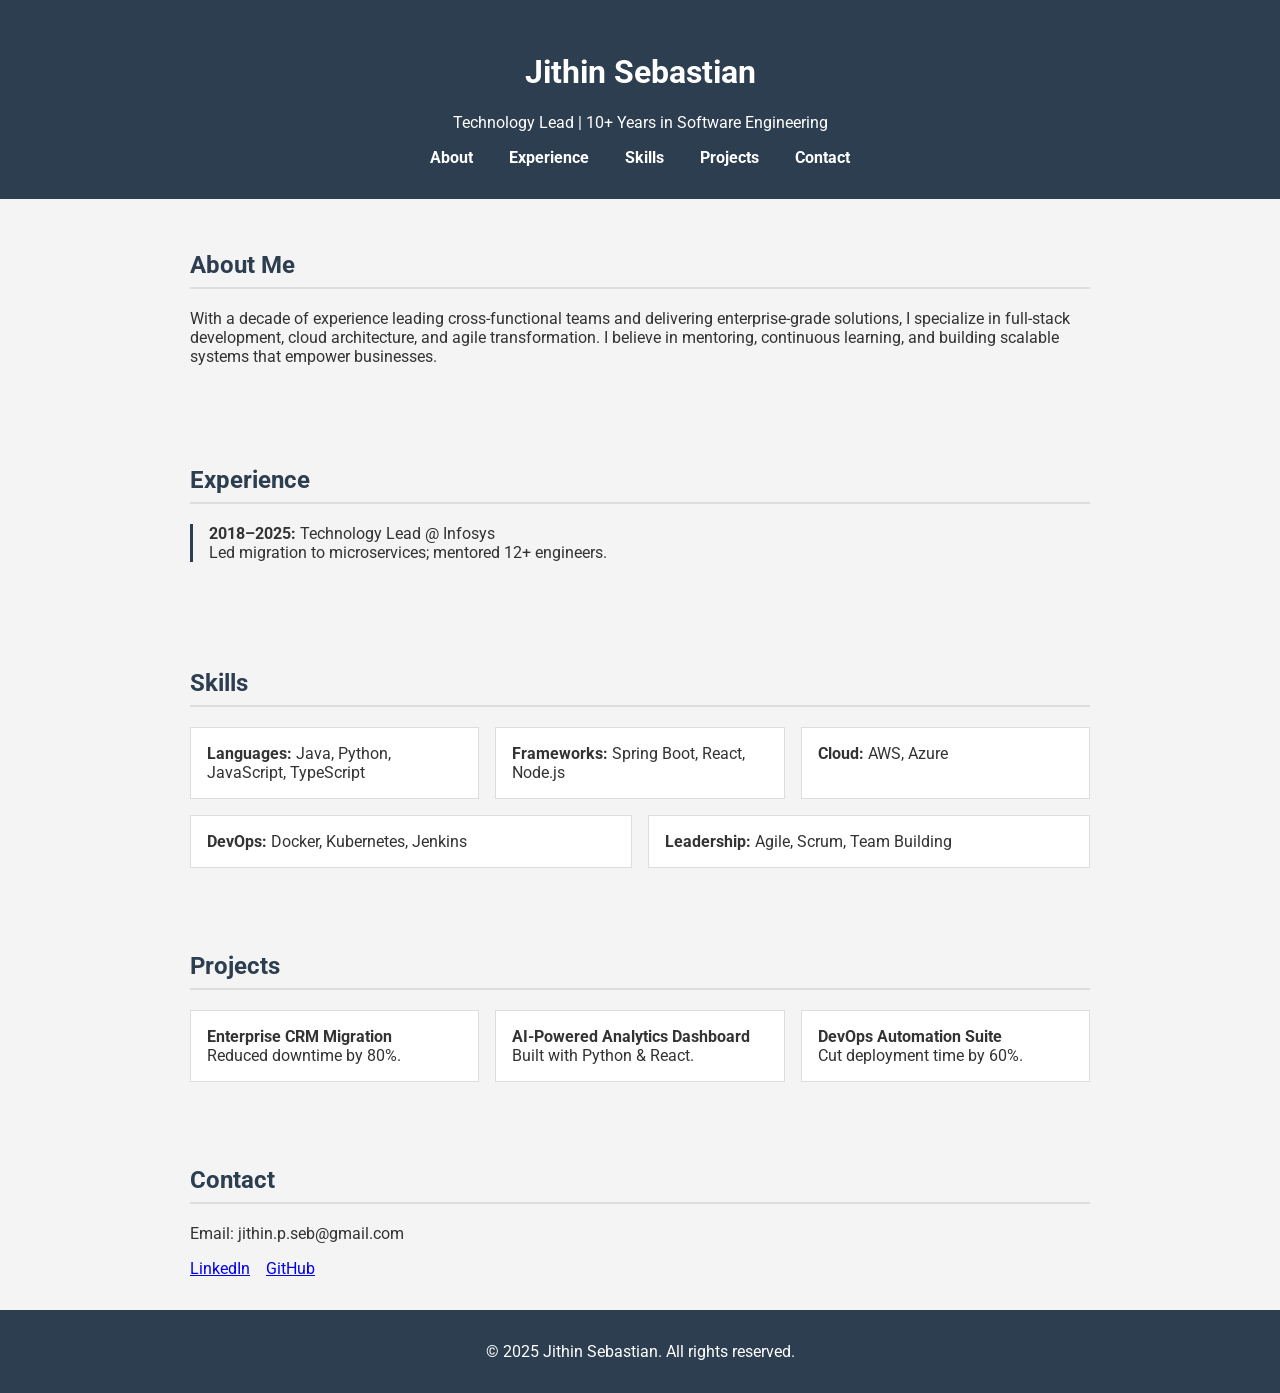
==== index.html @ 98c45135 "Initial Commit" ====
<!DOCTYPE html>
<html lang="en">
<head>
  <meta charset="UTF-8" />
  <meta name="viewport" content="width=device-width, initial-scale=1.0" />
  <title>Jithin Sebastian | Technology Lead</title>
  <link href="https://fonts.googleapis.com/css2?family=Roboto:wght@400;700&display=swap" rel="stylesheet">
  <style>
    body {
      font-family: 'Roboto', sans-serif;
      margin: 0;
      padding: 0;
      background: #f4f4f4;
      color: #333;
    }
    header {
      background: #2c3e50;
      color: white;
      padding: 2rem;
      text-align: center;
    }
    nav a {
      margin: 0 1rem;
      color: white;
      text-decoration: none;
      font-weight: bold;
    }
    section {
      padding: 2rem;
      max-width: 900px;
      margin: auto;
    }
    h2 {
      color: #2c3e50;
      border-bottom: 2px solid #ddd;
      padding-bottom: 0.5rem;
    }
    .timeline {
      border-left: 3px solid #2c3e50;
      padding-left: 1rem;
    }
    .timeline-entry {
      margin-bottom: 1.5rem;
    }
    footer {
      background: #2c3e50;
      color: white;
      text-align: center;
      padding: 1rem;
    }
    .skills, .projects, .contact-links {
      display: flex;
      flex-wrap: wrap;
      gap: 1rem;
    }
    .skills div, .projects div {
      background: white;
      padding: 1rem;
      border: 1px solid #ddd;
      flex: 1 1 250px;
    }
  </style>
</head>
<body>

<header>
  <h1>Jithin Sebastian</h1>
  <p>Technology Lead | 10+ Years in Software Engineering</p>
  <nav>
    <a href="#about">About</a>
    <a href="#experience">Experience</a>
    <a href="#skills">Skills</a>
    <a href="#projects">Projects</a>
    <a href="#contact">Contact</a>
  </nav>
</header>

<section id="about">
  <h2>About Me</h2>
  <p>With a decade of experience leading cross-functional teams and delivering enterprise-grade solutions, I specialize in full-stack development, cloud architecture, and agile transformation. I believe in mentoring, continuous learning, and building scalable systems that empower businesses.</p>
</section>

<section id="experience">
  <h2>Experience</h2>
  <div class="timeline">
    <div class="timeline-entry">
      <strong>2018–2025:</strong> Technology Lead @ Infosys<br />
      Led migration to microservices; mentored 12+ engineers.
    </div>
    <!-- <div class="timeline-entry">
      <strong>2020–2023:</strong> Senior Software Engineer @ TCS<br />
      Architected cloud-native solutions; improved CI/CD.
    </div>
    <div class="timeline-entry">
      <strong>2017–2020:</strong> Software Engineer @ Cognizant<br />
      Built scalable APIs; introduced agile practices.
    </div>
    <div class="timeline-entry">
      <strong>2015–2017:</strong> Junior Developer @ StartupX<br />
      Developed MVPs; wore multiple hats in dev & ops.
    </div> -->
  </div>
</section>

<section id="skills">
  <h2>Skills</h2>
  <div class="skills">
    <div><strong>Languages:</strong> Java, Python, JavaScript, TypeScript</div>
    <div><strong>Frameworks:</strong> Spring Boot, React, Node.js</div>
    <div><strong>Cloud:</strong> AWS, Azure</div>
    <div><strong>DevOps:</strong> Docker, Kubernetes, Jenkins</div>
    <div><strong>Leadership:</strong> Agile, Scrum, Team Building</div>
  </div>
</section>

<section id="projects">
  <h2>Projects</h2>
  <div class="projects">
    <div>
      <strong>Enterprise CRM Migration</strong><br />
      Reduced downtime by 80%.
    </div>
    <div>
      <strong>AI-Powered Analytics Dashboard</strong><br />
      Built with Python & React.
    </div>
    <div>
      <strong>DevOps Automation Suite</strong><br />
      Cut deployment time by 60%.
    </div>
  </div>
</section>

<section id="contact">
  <h2>Contact</h2>
  <p>Email: jithin.p.seb@gmail.com</p>
  <div class="contact-links">
    <a href="https://linkedin.com/in/jithinsebastian" target="_blank">LinkedIn</a>
    <a href="https://github.com/jithinsebastian-js" target="_blank">GitHub</a>
  </div>
</section>

<footer>
  <p>&copy; 2025 Jithin Sebastian. All rights reserved.</p>
</footer>

</body>
</html>
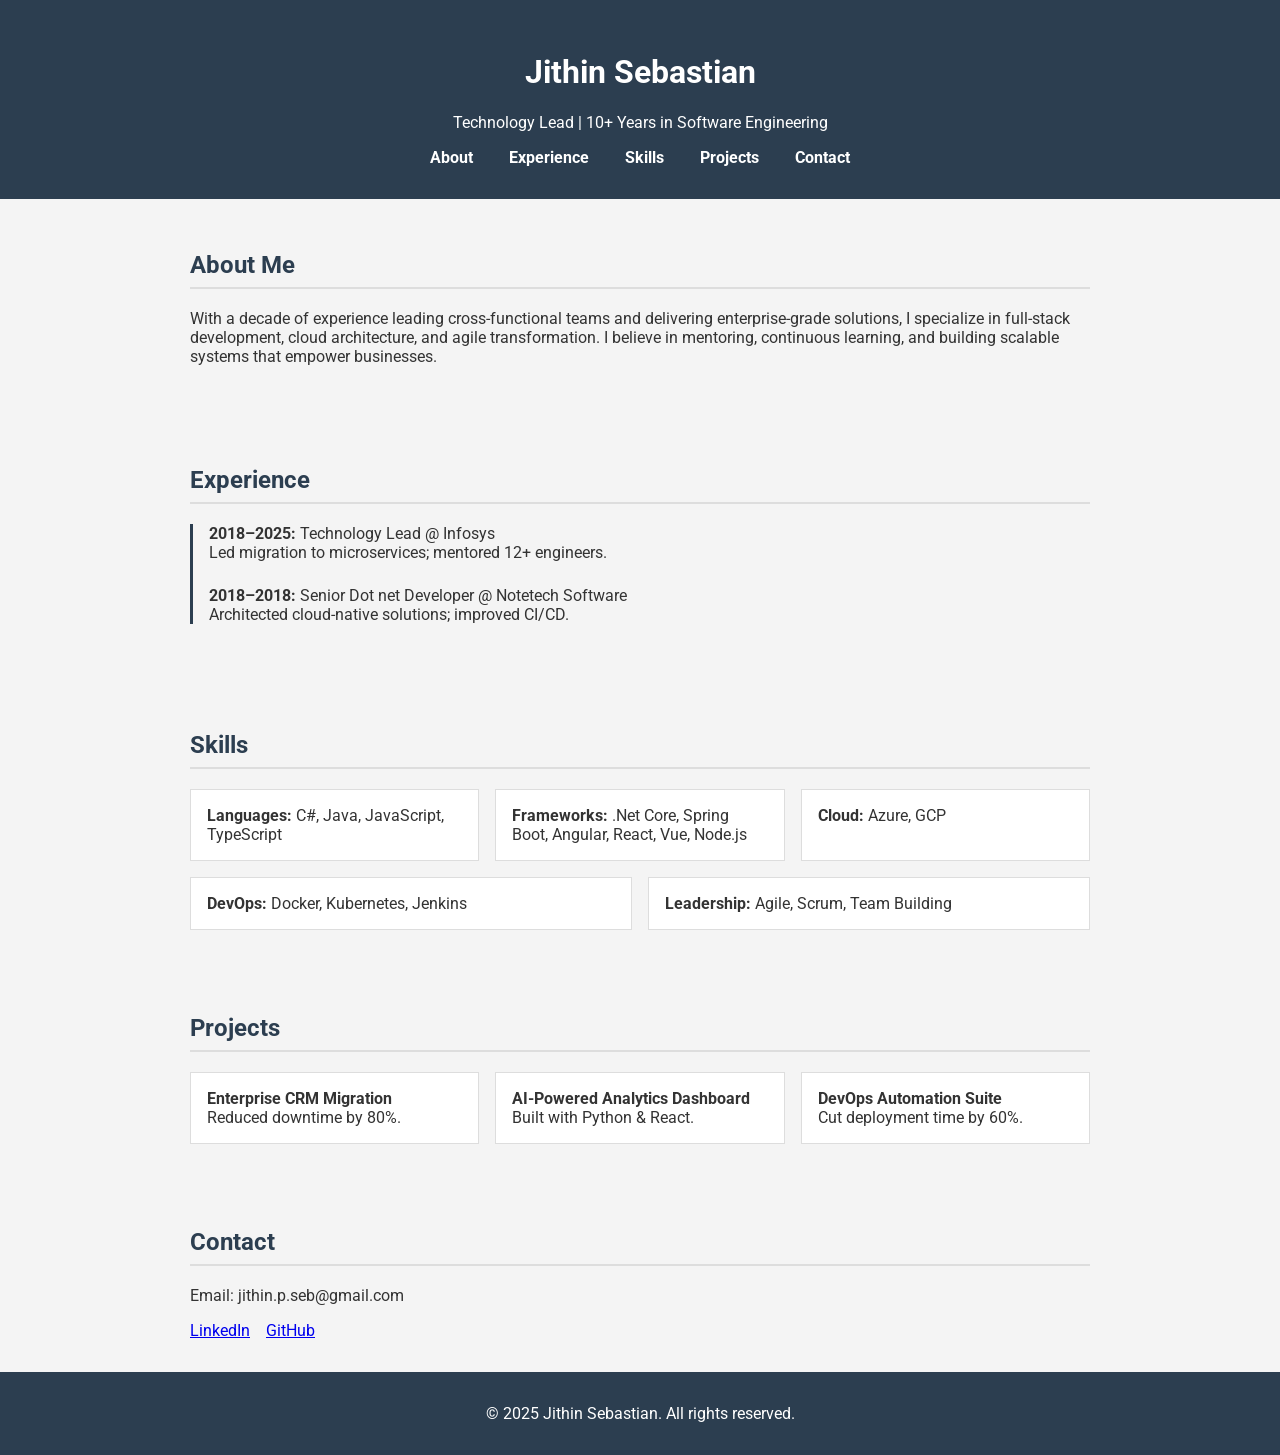
==== commit 1618180d: "skills and experience updated" ====
--- a/index.html
+++ b/index.html
@@ -87,11 +87,11 @@
       <strong>2018–2025:</strong> Technology Lead @ Infosys<br />
       Led migration to microservices; mentored 12+ engineers.
     </div>
-    <!-- <div class="timeline-entry">
-      <strong>2020–2023:</strong> Senior Software Engineer @ TCS<br />
+    <div class="timeline-entry">
+      <strong>2018–2018:</strong> Senior Dot net Developer @ Notetech Software<br />
       Architected cloud-native solutions; improved CI/CD.
     </div>
-    <div class="timeline-entry">
+    <!-- <div class="timeline-entry">
       <strong>2017–2020:</strong> Software Engineer @ Cognizant<br />
       Built scalable APIs; introduced agile practices.
     </div>
@@ -105,9 +105,9 @@
 <section id="skills">
   <h2>Skills</h2>
   <div class="skills">
-    <div><strong>Languages:</strong> Java, Python, JavaScript, TypeScript</div>
-    <div><strong>Frameworks:</strong> Spring Boot, React, Node.js</div>
-    <div><strong>Cloud:</strong> AWS, Azure</div>
+    <div><strong>Languages:</strong> C#, Java, JavaScript, TypeScript</div>
+    <div><strong>Frameworks:</strong> .Net Core, Spring Boot, Angular, React, Vue, Node.js</div>
+    <div><strong>Cloud:</strong> Azure, GCP</div>
     <div><strong>DevOps:</strong> Docker, Kubernetes, Jenkins</div>
     <div><strong>Leadership:</strong> Agile, Scrum, Team Building</div>
   </div>
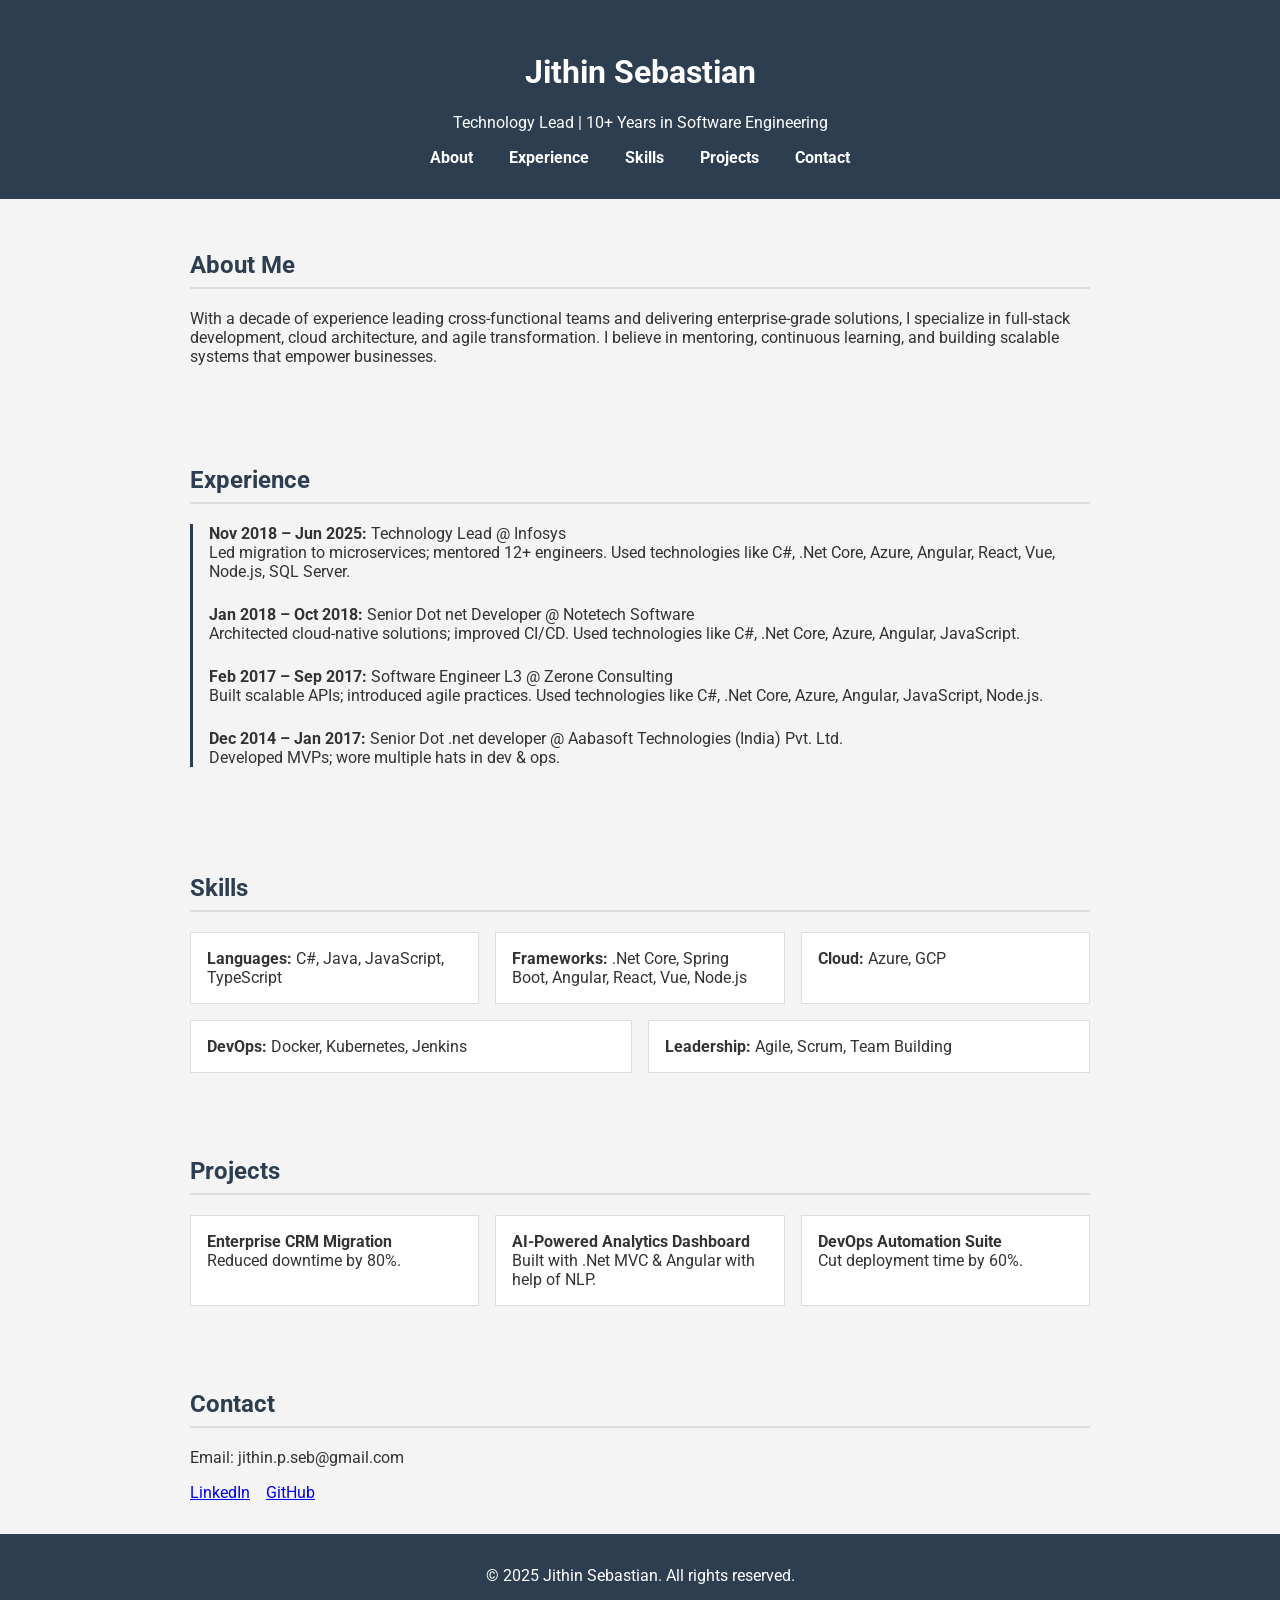
==== commit e46cd3e2: "experiece update" ====
--- a/index.html
+++ b/index.html
@@ -1,5 +1,6 @@
 <!DOCTYPE html>
 <html lang="en">
+
 <head>
   <meta charset="UTF-8" />
   <meta name="viewport" content="width=device-width, initial-scale=1.0" />
@@ -13,47 +14,59 @@
       background: #f4f4f4;
       color: #333;
     }
+
     header {
       background: #2c3e50;
       color: white;
       padding: 2rem;
       text-align: center;
     }
+
     nav a {
       margin: 0 1rem;
       color: white;
       text-decoration: none;
       font-weight: bold;
     }
+
     section {
       padding: 2rem;
       max-width: 900px;
       margin: auto;
     }
+
     h2 {
       color: #2c3e50;
       border-bottom: 2px solid #ddd;
       padding-bottom: 0.5rem;
     }
+
     .timeline {
       border-left: 3px solid #2c3e50;
       padding-left: 1rem;
     }
+
     .timeline-entry {
       margin-bottom: 1.5rem;
     }
+
     footer {
       background: #2c3e50;
       color: white;
       text-align: center;
       padding: 1rem;
     }
-    .skills, .projects, .contact-links {
+
+    .skills,
+    .projects,
+    .contact-links {
       display: flex;
       flex-wrap: wrap;
       gap: 1rem;
     }
-    .skills div, .projects div {
+
+    .skills div,
+    .projects div {
       background: white;
       padding: 1rem;
       border: 1px solid #ddd;
@@ -61,88 +74,95 @@
     }
   </style>
 </head>
+
 <body>
 
-<header>
-  <h1>Jithin Sebastian</h1>
-  <p>Technology Lead | 10+ Years in Software Engineering</p>
-  <nav>
-    <a href="#about">About</a>
-    <a href="#experience">Experience</a>
-    <a href="#skills">Skills</a>
-    <a href="#projects">Projects</a>
-    <a href="#contact">Contact</a>
-  </nav>
-</header>
+  <header>
+    <h1>Jithin Sebastian</h1>
+    <p>Technology Lead | 10+ Years in Software Engineering</p>
+    <nav>
+      <a href="#about">About</a>
+      <a href="#experience">Experience</a>
+      <a href="#skills">Skills</a>
+      <a href="#projects">Projects</a>
+      <a href="#contact">Contact</a>
+    </nav>
+  </header>
 
-<section id="about">
-  <h2>About Me</h2>
-  <p>With a decade of experience leading cross-functional teams and delivering enterprise-grade solutions, I specialize in full-stack development, cloud architecture, and agile transformation. I believe in mentoring, continuous learning, and building scalable systems that empower businesses.</p>
-</section>
+  <section id="about">
+    <h2>About Me</h2>
+    <p>With a decade of experience leading cross-functional teams and delivering enterprise-grade solutions, I
+      specialize in full-stack development, cloud architecture, and agile transformation. I believe in mentoring,
+      continuous learning, and building scalable systems that empower businesses.</p>
+  </section>
 
-<section id="experience">
-  <h2>Experience</h2>
-  <div class="timeline">
-    <div class="timeline-entry">
-      <strong>2018–2025:</strong> Technology Lead @ Infosys<br />
-      Led migration to microservices; mentored 12+ engineers.
+  <section id="experience">
+    <h2>Experience</h2>
+    <div class="timeline">
+      <div class="timeline-entry">
+        <strong>Nov 2018 – Jun 2025:</strong> Technology Lead @ Infosys<br />
+        Led migration to microservices; mentored 12+ engineers.
+        Used technologies like C#, .Net Core, Azure, Angular, React, Vue, Node.js, SQL Server.
+      </div>
+      <div class="timeline-entry">
+        <strong>Jan 2018 – Oct 2018:</strong> Senior Dot net Developer @ Notetech Software<br />
+        Architected cloud-native solutions; improved CI/CD. Used technologies like C#, .Net Core, Azure, Angular,
+        JavaScript.
+      </div>
+      <div class="timeline-entry">
+        <strong>Feb 2017 – Sep 2017:</strong> Software Engineer L3 @ Zerone Consulting<br />
+        Built scalable APIs; introduced agile practices. Used technologies like C#, .Net Core, Azure, Angular,
+        JavaScript, Node.js.
+      </div>
+      <div class="timeline-entry">
+        <strong>Dec 2014 – Jan 2017:</strong> Senior Dot .net developer @ Aabasoft Technologies (India) Pvt. Ltd.<br />
+        Developed MVPs; wore multiple hats in dev & ops.
+      </div>
     </div>
-    <div class="timeline-entry">
-      <strong>2018–2018:</strong> Senior Dot net Developer @ Notetech Software<br />
-      Architected cloud-native solutions; improved CI/CD.
+  </section>
+
+  <section id="skills">
+    <h2>Skills</h2>
+    <div class="skills">
+      <div><strong>Languages:</strong> C#, Java, JavaScript, TypeScript</div>
+      <div><strong>Frameworks:</strong> .Net Core, Spring Boot, Angular, React, Vue, Node.js</div>
+      <div><strong>Cloud:</strong> Azure, GCP</div>
+      <div><strong>DevOps:</strong> Docker, Kubernetes, Jenkins</div>
+      <div><strong>Leadership:</strong> Agile, Scrum, Team Building</div>
     </div>
-    <!-- <div class="timeline-entry">
-      <strong>2017–2020:</strong> Software Engineer @ Cognizant<br />
-      Built scalable APIs; introduced agile practices.
+  </section>
+
+  <section id="projects">
+    <h2>Projects</h2>
+    <div class="projects">
+      <div>
+        <strong>Enterprise CRM Migration</strong><br />
+        Reduced downtime by 80%.
+      </div>
+      <div>
+        <strong>AI-Powered Analytics Dashboard</strong><br />
+        Built with .Net MVC & Angular with help of NLP.
+      </div>
+      <div>
+        <strong>DevOps Automation Suite</strong><br />
+        Cut deployment time by 60%.
+      </div>
     </div>
-    <div class="timeline-entry">
-      <strong>2015–2017:</strong> Junior Developer @ StartupX<br />
-      Developed MVPs; wore multiple hats in dev & ops.
-    </div> -->
-  </div>
-</section>
+  </section>
 
-<section id="skills">
-  <h2>Skills</h2>
-  <div class="skills">
-    <div><strong>Languages:</strong> C#, Java, JavaScript, TypeScript</div>
-    <div><strong>Frameworks:</strong> .Net Core, Spring Boot, Angular, React, Vue, Node.js</div>
-    <div><strong>Cloud:</strong> Azure, GCP</div>
-    <div><strong>DevOps:</strong> Docker, Kubernetes, Jenkins</div>
-    <div><strong>Leadership:</strong> Agile, Scrum, Team Building</div>
-  </div>
-</section>
+  <section id="contact">
+    <h2>Contact</h2>
+    <p>Email: jithin.p.seb@gmail.com</p>
+    <div class="contact-links">
+      <a href="https://linkedin.com/in/jithinsebastian" target="_blank">LinkedIn</a>
+      <a href="https://github.com/jithinsebastian-js" target="_blank">GitHub</a>
+    </div>
+  </section>
 
-<section id="projects">
-  <h2>Projects</h2>
-  <div class="projects">
-    <div>
-      <strong>Enterprise CRM Migration</strong><br />
-      Reduced downtime by 80%.
-    </div>
-    <div>
-      <strong>AI-Powered Analytics Dashboard</strong><br />
-      Built with Python & React.
-    </div>
-    <div>
-      <strong>DevOps Automation Suite</strong><br />
-      Cut deployment time by 60%.
-    </div>
-  </div>
-</section>
-
-<section id="contact">
-  <h2>Contact</h2>
-  <p>Email: jithin.p.seb@gmail.com</p>
-  <div class="contact-links">
-    <a href="https://linkedin.com/in/jithinsebastian" target="_blank">LinkedIn</a>
-    <a href="https://github.com/jithinsebastian-js" target="_blank">GitHub</a>
-  </div>
-</section>
-
-<footer>
-  <p>&copy; 2025 Jithin Sebastian. All rights reserved.</p>
-</footer>
+  <footer>
+    <p>&copy; 2025 Jithin Sebastian. All rights reserved.</p>
+  </footer>
 
 </body>
+
 </html>
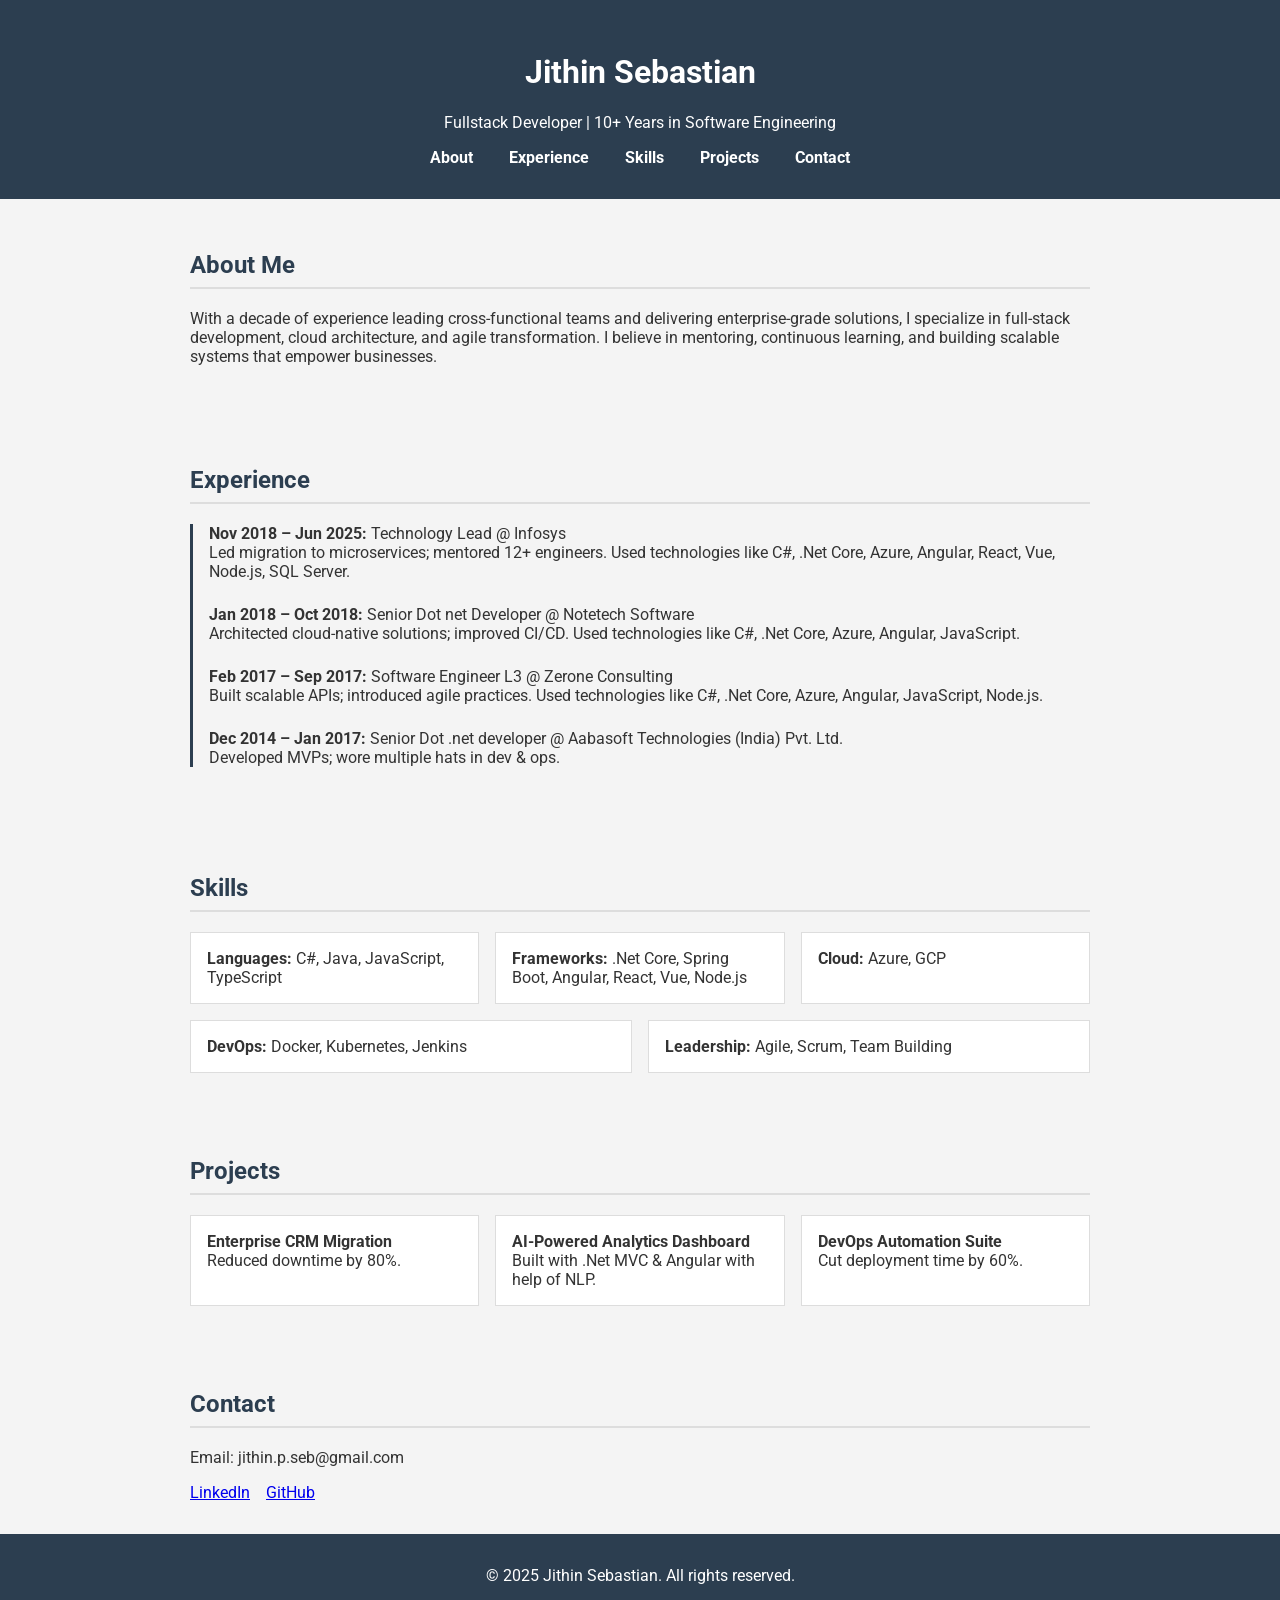
==== commit 1c6be7de: "title change" ====
--- a/index.html
+++ b/index.html
@@ -4,7 +4,7 @@
 <head>
   <meta charset="UTF-8" />
   <meta name="viewport" content="width=device-width, initial-scale=1.0" />
-  <title>Jithin Sebastian | Technology Lead</title>
+  <title>Jithin Sebastian | Fullstack Developer</title>
   <link href="https://fonts.googleapis.com/css2?family=Roboto:wght@400;700&display=swap" rel="stylesheet">
   <style>
     body {
@@ -79,7 +79,7 @@
 
   <header>
     <h1>Jithin Sebastian</h1>
-    <p>Technology Lead | 10+ Years in Software Engineering</p>
+    <p>Fullstack Developer | 10+ Years in Software Engineering</p>
     <nav>
       <a href="#about">About</a>
       <a href="#experience">Experience</a>
@@ -155,7 +155,7 @@
     <p>Email: jithin.p.seb@gmail.com</p>
     <div class="contact-links">
       <a href="https://linkedin.com/in/jithinsebastian" target="_blank">LinkedIn</a>
-      <a href="https://github.com/jithinsebastian-js" target="_blank">GitHub</a>
+      <a href="https://github.com/jithinsebastian-git" target="_blank">GitHub</a>
     </div>
   </section>
 
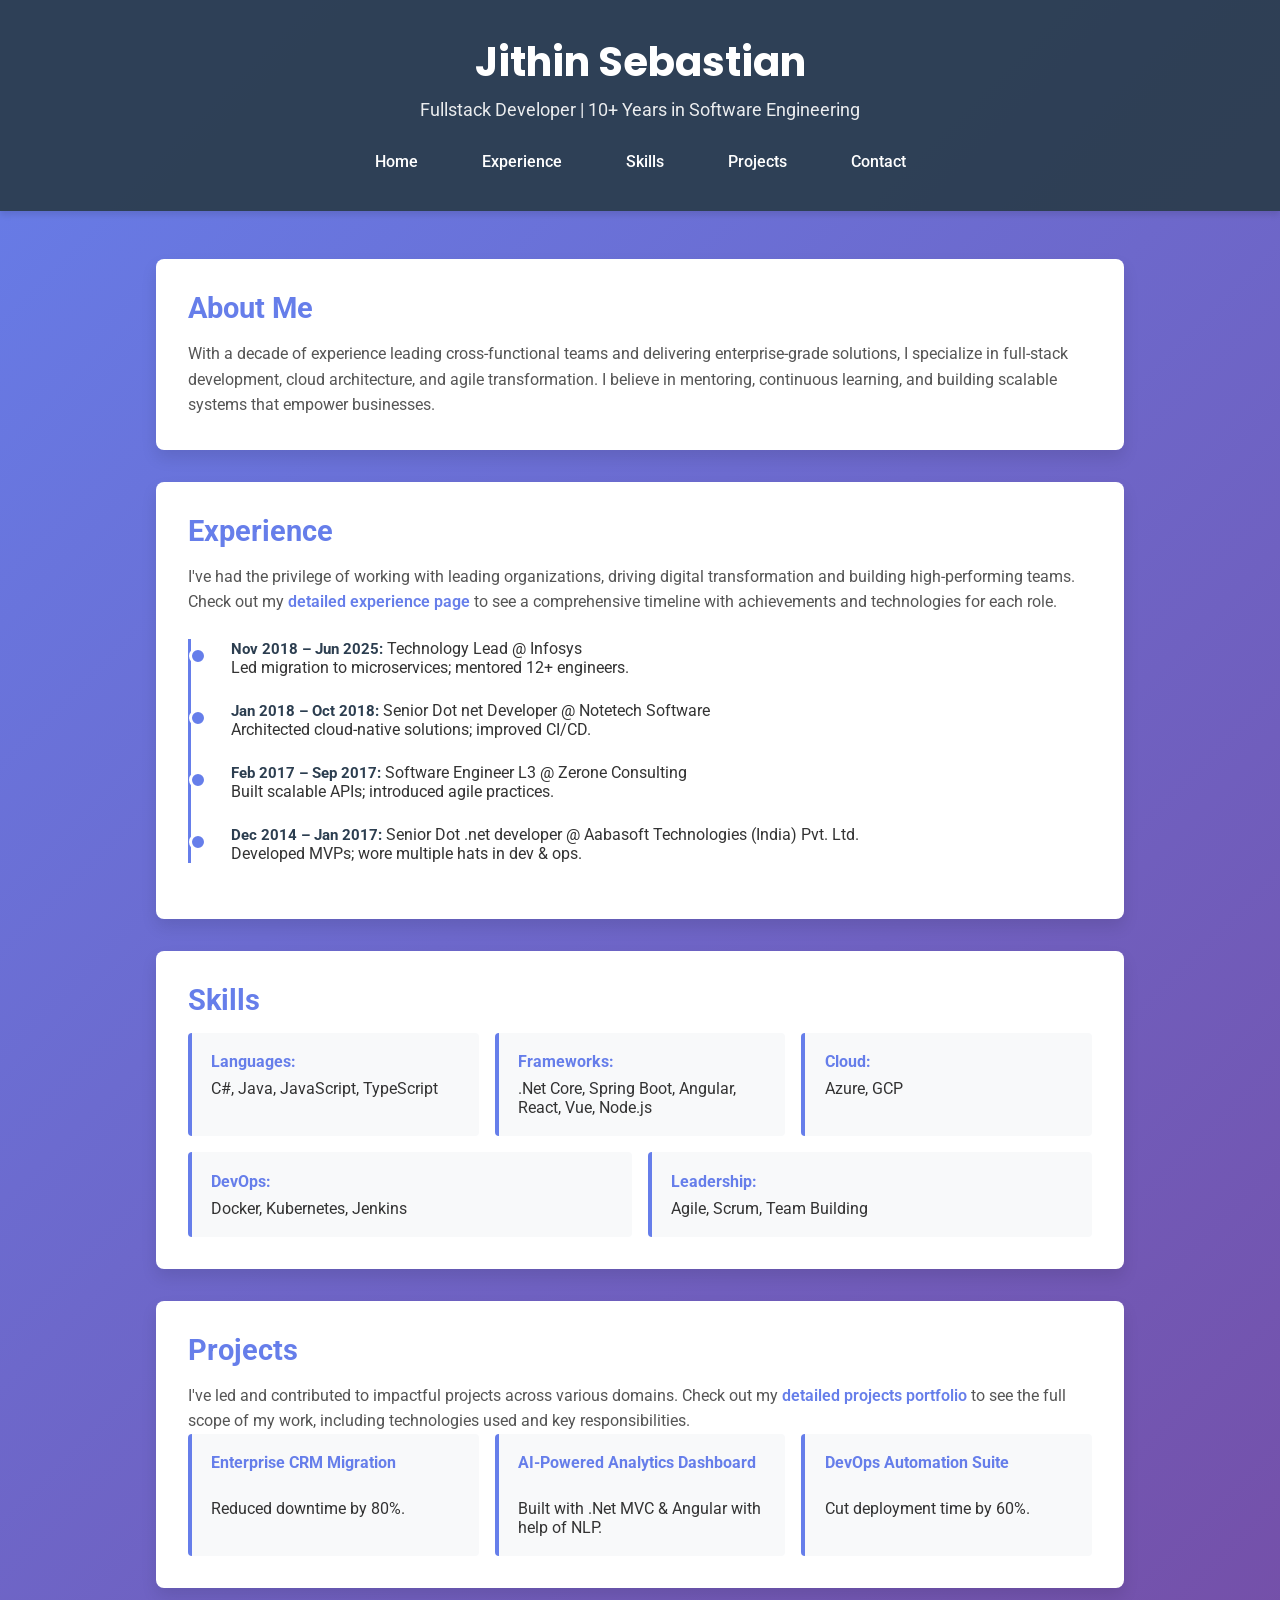
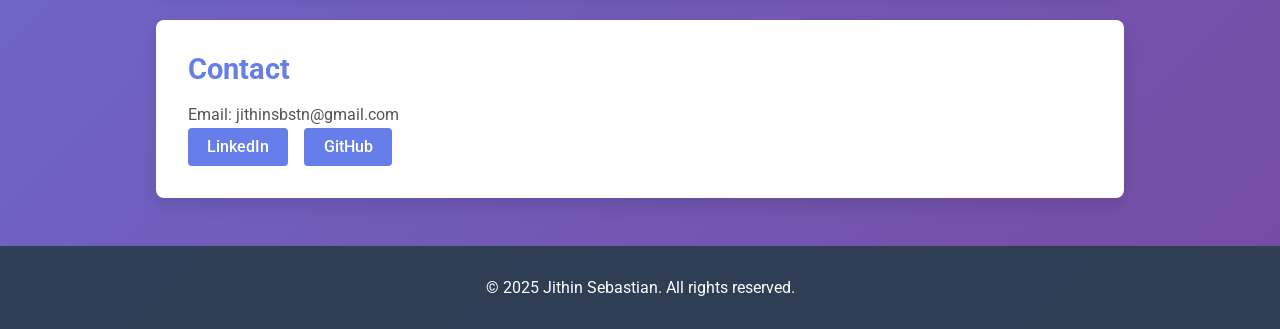
==== commit d101179e: "New theme and pages introduced" ====
--- a/index.html
+++ b/index.html
@@ -5,74 +5,10 @@
   <meta charset="UTF-8" />
   <meta name="viewport" content="width=device-width, initial-scale=1.0" />
   <title>Jithin Sebastian | Fullstack Developer</title>
-  <link href="https://fonts.googleapis.com/css2?family=Roboto:wght@400;700&display=swap" rel="stylesheet">
-  <style>
-    body {
-      font-family: 'Roboto', sans-serif;
-      margin: 0;
-      padding: 0;
-      background: #f4f4f4;
-      color: #333;
-    }
-
-    header {
-      background: #2c3e50;
-      color: white;
-      padding: 2rem;
-      text-align: center;
-    }
-
-    nav a {
-      margin: 0 1rem;
-      color: white;
-      text-decoration: none;
-      font-weight: bold;
-    }
-
-    section {
-      padding: 2rem;
-      max-width: 900px;
-      margin: auto;
-    }
-
-    h2 {
-      color: #2c3e50;
-      border-bottom: 2px solid #ddd;
-      padding-bottom: 0.5rem;
-    }
-
-    .timeline {
-      border-left: 3px solid #2c3e50;
-      padding-left: 1rem;
-    }
-
-    .timeline-entry {
-      margin-bottom: 1.5rem;
-    }
-
-    footer {
-      background: #2c3e50;
-      color: white;
-      text-align: center;
-      padding: 1rem;
-    }
-
-    .skills,
-    .projects,
-    .contact-links {
-      display: flex;
-      flex-wrap: wrap;
-      gap: 1rem;
-    }
-
-    .skills div,
-    .projects div {
-      background: white;
-      padding: 1rem;
-      border: 1px solid #ddd;
-      flex: 1 1 250px;
-    }
-  </style>
+  <link
+    href="https://fonts.googleapis.com/css2?family=Roboto:wght@400;500;600;700&family=Poppins:wght@600;700&display=swap"
+    rel="stylesheet">
+  <link rel="stylesheet" href="styles/index.css">
 </head>
 
 <body>
@@ -81,83 +17,91 @@
     <h1>Jithin Sebastian</h1>
     <p>Fullstack Developer | 10+ Years in Software Engineering</p>
     <nav>
-      <a href="#about">About</a>
-      <a href="#experience">Experience</a>
+      <a href="#" class="active">Home</a>
+      <a href="experience.html">Experience</a>
       <a href="#skills">Skills</a>
-      <a href="#projects">Projects</a>
+      <a href="projects.html">Projects</a>
       <a href="#contact">Contact</a>
     </nav>
   </header>
 
-  <section id="about">
-    <h2>About Me</h2>
-    <p>With a decade of experience leading cross-functional teams and delivering enterprise-grade solutions, I
-      specialize in full-stack development, cloud architecture, and agile transformation. I believe in mentoring,
-      continuous learning, and building scalable systems that empower businesses.</p>
-  </section>
+  <div class="container">
+    <section id="about">
+      <h2>About Me</h2>
+      <p>With a decade of experience leading cross-functional teams and delivering enterprise-grade solutions, I
+        specialize in full-stack development, cloud architecture, and agile transformation. I believe in mentoring,
+        continuous learning, and building scalable systems that empower businesses.</p>
+    </section>
 
-  <section id="experience">
-    <h2>Experience</h2>
-    <div class="timeline">
-      <div class="timeline-entry">
-        <strong>Nov 2018 – Jun 2025:</strong> Technology Lead @ Infosys<br />
-        Led migration to microservices; mentored 12+ engineers.
-        Used technologies like C#, .Net Core, Azure, Angular, React, Vue, Node.js, SQL Server.
+    <section id="experience">
+      <h2>Experience</h2>
+      <p>I've had the privilege of working with leading organizations, driving digital transformation and building
+        high-performing teams. Check out my <a href="experience.html">detailed
+          experience page</a> to see a comprehensive timeline with achievements and technologies for each role.
+      </p>
+      <div class="timeline">
+        <div class="timeline-entry">
+          <strong>Nov 2018 – Jun 2025:</strong> Technology Lead @ Infosys<br />
+          Led migration to microservices; mentored 12+ engineers.
+        </div>
+        <div class="timeline-entry">
+          <strong>Jan 2018 – Oct 2018:</strong> Senior Dot net Developer @ Notetech Software<br />
+          Architected cloud-native solutions; improved CI/CD.
+        </div>
+        <div class="timeline-entry">
+          <strong>Feb 2017 – Sep 2017:</strong> Software Engineer L3 @ Zerone Consulting<br />
+          Built scalable APIs; introduced agile practices.
+        </div>
+        <div class="timeline-entry">
+          <strong>Dec 2014 – Jan 2017:</strong> Senior Dot .net developer @ Aabasoft Technologies (India) Pvt.
+          Ltd.<br />
+          Developed MVPs; wore multiple hats in dev & ops.
+        </div>
       </div>
-      <div class="timeline-entry">
-        <strong>Jan 2018 – Oct 2018:</strong> Senior Dot net Developer @ Notetech Software<br />
-        Architected cloud-native solutions; improved CI/CD. Used technologies like C#, .Net Core, Azure, Angular,
-        JavaScript.
+    </section>
+
+    <section id="skills">
+      <h2>Skills</h2>
+      <div class="skills">
+        <div><strong>Languages:</strong> C#, Java, JavaScript, TypeScript</div>
+        <div><strong>Frameworks:</strong> .Net Core, Spring Boot, Angular, React, Vue, Node.js</div>
+        <div><strong>Cloud:</strong> Azure, GCP</div>
+        <div><strong>DevOps:</strong> Docker, Kubernetes, Jenkins</div>
+        <div><strong>Leadership:</strong> Agile, Scrum, Team Building</div>
       </div>
-      <div class="timeline-entry">
-        <strong>Feb 2017 – Sep 2017:</strong> Software Engineer L3 @ Zerone Consulting<br />
-        Built scalable APIs; introduced agile practices. Used technologies like C#, .Net Core, Azure, Angular,
-        JavaScript, Node.js.
+    </section>
+
+    <section id="projects">
+      <h2>Projects</h2>
+      <p>I've led and contributed to impactful projects across various domains. Check out my <a
+          href="projects.html">detailed
+          projects portfolio</a> to see the full scope of my work, including technologies used and key responsibilities.
+      </p>
+      <div class="projects">
+        <div>
+          <strong>Enterprise CRM Migration</strong><br />
+          Reduced downtime by 80%.
+        </div>
+        <div>
+          <strong>AI-Powered Analytics Dashboard</strong><br />
+          Built with .Net MVC & Angular with help of NLP.
+        </div>
+        <div>
+          <strong>DevOps Automation Suite</strong><br />
+          Cut deployment time by 60%.
+        </div>
       </div>
-      <div class="timeline-entry">
-        <strong>Dec 2014 – Jan 2017:</strong> Senior Dot .net developer @ Aabasoft Technologies (India) Pvt. Ltd.<br />
-        Developed MVPs; wore multiple hats in dev & ops.
+    </section>
+
+    <section id="contact">
+      <h2>Contact</h2>
+      <p>Email: jithinsbstn@gmail.com</p>
+      <div class="contact-links">
+        <a href="https://linkedin.com/in/jithinsebastian" target="_blank">LinkedIn</a>
+        <a href="https://github.com/jithinsebastian-git" target="_blank">GitHub</a>
       </div>
-    </div>
-  </section>
-
-  <section id="skills">
-    <h2>Skills</h2>
-    <div class="skills">
-      <div><strong>Languages:</strong> C#, Java, JavaScript, TypeScript</div>
-      <div><strong>Frameworks:</strong> .Net Core, Spring Boot, Angular, React, Vue, Node.js</div>
-      <div><strong>Cloud:</strong> Azure, GCP</div>
-      <div><strong>DevOps:</strong> Docker, Kubernetes, Jenkins</div>
-      <div><strong>Leadership:</strong> Agile, Scrum, Team Building</div>
-    </div>
-  </section>
-
-  <section id="projects">
-    <h2>Projects</h2>
-    <div class="projects">
-      <div>
-        <strong>Enterprise CRM Migration</strong><br />
-        Reduced downtime by 80%.
-      </div>
-      <div>
-        <strong>AI-Powered Analytics Dashboard</strong><br />
-        Built with .Net MVC & Angular with help of NLP.
-      </div>
-      <div>
-        <strong>DevOps Automation Suite</strong><br />
-        Cut deployment time by 60%.
-      </div>
-    </div>
-  </section>
-
-  <section id="contact">
-    <h2>Contact</h2>
-    <p>Email: jithin.p.seb@gmail.com</p>
-    <div class="contact-links">
-      <a href="https://linkedin.com/in/jithinsebastian" target="_blank">LinkedIn</a>
-      <a href="https://github.com/jithinsebastian-git" target="_blank">GitHub</a>
-    </div>
-  </section>
+    </section>
+  </div>
 
   <footer>
     <p>&copy; 2025 Jithin Sebastian. All rights reserved.</p>
--- a/styles/index.css
+++ b/styles/index.css
@@ -0,0 +1,211 @@
+* {
+    margin: 0;
+    padding: 0;
+    box-sizing: border-box;
+}
+
+body {
+    font-family: 'Roboto', sans-serif;
+    background: linear-gradient(135deg, #667eea 0%, #764ba2 100%);
+    min-height: 100vh;
+    color: #333;
+}
+
+header {
+    background: rgba(44, 62, 80, 0.95);
+    color: white;
+    padding: 2rem;
+    text-align: center;
+    box-shadow: 0 4px 6px rgba(0, 0, 0, 0.1);
+}
+
+header h1 {
+    font-family: 'Poppins', sans-serif;
+    font-size: 2.5rem;
+    margin-bottom: 0.5rem;
+}
+
+header p {
+    font-size: 1.1rem;
+    opacity: 0.9;
+    margin-bottom: 1.5rem;
+}
+
+nav {
+    display: flex;
+    justify-content: center;
+    gap: 2rem;
+    flex-wrap: wrap;
+}
+
+nav a {
+    color: white;
+    text-decoration: none;
+    font-weight: 500;
+    padding: 0.5rem 1rem;
+    border-radius: 4px;
+    transition: background 0.3s ease;
+}
+
+nav a:hover {
+    background: rgba(255, 255, 255, 0.1);
+}
+
+.container {
+    max-width: 1000px;
+    margin: 3rem auto;
+    padding: 0 1rem;
+}
+
+section {
+    background: white;
+    padding: 2rem;
+    margin-bottom: 2rem;
+    border-radius: 8px;
+    box-shadow: 0 8px 16px rgba(0, 0, 0, 0.1);
+}
+
+h2 {
+    color: #667eea;
+    margin-bottom: 1rem;
+    font-size: 1.8rem;
+    border: none;
+    padding-bottom: 0;
+}
+
+section p {
+    color: #555;
+    line-height: 1.6;
+    font-size: 1rem;
+}
+
+section a {
+    color: #667eea;
+    text-decoration: none;
+    font-weight: 600;
+}
+
+section a:hover {
+    text-decoration: underline;
+}
+
+.timeline {
+    border-left: 3px solid #667eea;
+    padding-left: 1.5rem;
+    margin-top: 1.5rem;
+}
+
+.timeline-entry {
+    margin-bottom: 1.5rem;
+    padding-left: 1rem;
+    position: relative;
+}
+
+.timeline-entry:before {
+    content: '';
+    position: absolute;
+    left: -1.65rem;
+    top: 0.5rem;
+    width: 12px;
+    height: 12px;
+    background: #667eea;
+    border-radius: 50%;
+    border: 3px solid white;
+}
+
+.timeline-entry strong {
+    color: #2c3e50;
+    font-size: 0.95rem;
+}
+
+.timeline-entry br+text {
+    color: #666;
+}
+
+footer {
+    background: rgba(44, 62, 80, 0.95);
+    color: white;
+    text-align: center;
+    padding: 2rem;
+    margin-top: 3rem;
+}
+
+footer a {
+    color: #667eea;
+    text-decoration: none;
+    font-weight: 500;
+}
+
+footer a:hover {
+    text-decoration: underline;
+}
+
+.skills,
+.projects,
+.contact-links {
+    display: flex;
+    flex-wrap: wrap;
+    gap: 1rem;
+}
+
+.skills div,
+.projects div {
+    background: #f8f9fa;
+    padding: 1.2rem;
+    border-left: 4px solid #667eea;
+    border-radius: 4px;
+    flex: 1 1 250px;
+    transition: transform 0.3s ease, box-shadow 0.3s ease;
+}
+
+.skills div:hover,
+.projects div:hover {
+    transform: translateY(-3px);
+    box-shadow: 0 4px 12px rgba(102, 126, 234, 0.15);
+}
+
+.skills div strong,
+.projects div strong {
+    color: #667eea;
+    display: block;
+    margin-bottom: 0.5rem;
+}
+
+.contact-links a {
+    display: inline-block;
+    padding: 0.6rem 1.2rem;
+    background: #667eea;
+    color: white;
+    border-radius: 4px;
+    text-decoration: none;
+    font-weight: 500;
+    transition: background 0.3s ease;
+}
+
+.contact-links a:hover {
+    background: #764ba2;
+}
+
+@media (max-width: 768px) {
+    header h1 {
+        font-size: 1.8rem;
+    }
+
+    section {
+        padding: 1.5rem;
+    }
+
+    nav {
+        gap: 1rem;
+    }
+
+    nav a {
+        padding: 0.4rem 0.8rem;
+        font-size: 0.9rem;
+    }
+
+    .skills div,
+    .projects div {
+        flex: 1 1 100%;
+    }
+}
